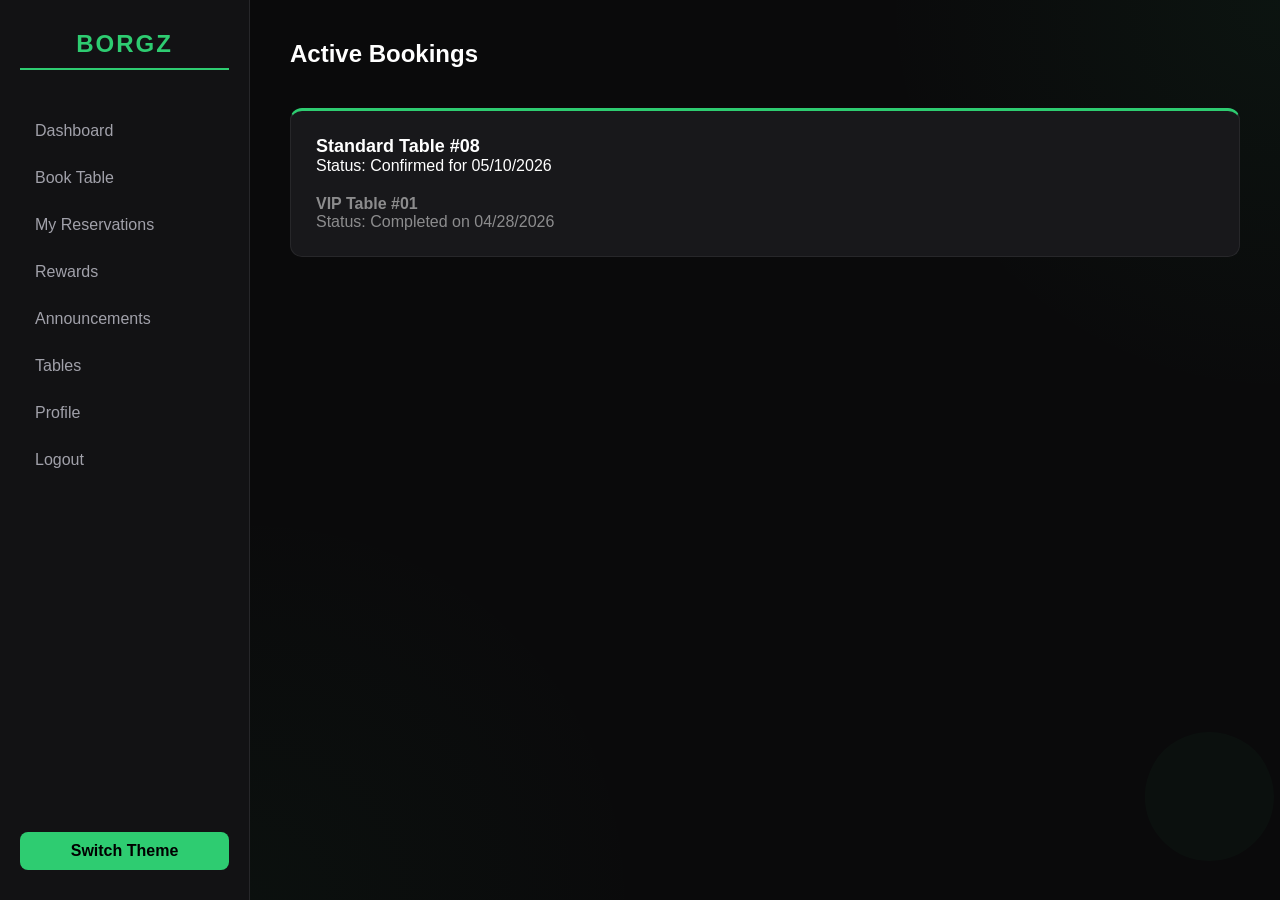
==== FINALS - BILLIARDS RESERVATION ++/reservations.html @ 46a9cbbb "Add files via upload" ====
<!DOCTYPE html>
<html lang="en">
<head>
    <meta charset="UTF-8">
    <title>My Reservations - Borgz</title>
    <link rel="stylesheet" href="style.css">
</head>
<body>
    <input type="checkbox" id="theme-toggle">
    <div class="sidebar">
        <h2>BORGZ</h2>
        <ul>
    <li><a href="genview.html">Dashboard</a></li>
    <li><a href="book-table.html">Book Table</a></li>
    <li><a href="reservations.html">My Reservations</a></li>
    <li><a href="rewards.html">Rewards</a></li>
    <li><a href="announcements.html">Announcements</a></li>
    <li><a href="tables.html">Tables</a></li>
    <li><a href="profile.html">Profile</a></li>
    <li><a href="logout.html">Logout</a></li>
</ul>
        <label for="theme-toggle" class="theme-label">Switch Theme</label>
    </div>
    <div class="main">
        <div class="header">
            <h2>Active Bookings</h2>
        </div>
        <div class="panel">
            <div class="announcement">
                <strong style="font-size: 18px;">Standard Table #08</strong>
                <p>Status: Confirmed for 05/10/2026</p>
            </div>
            <div class="announcement" style="opacity: 0.5; margin-top: 20px;">
                <strong>VIP Table #01</strong>
                <p>Status: Completed on 04/28/2026</p>
            </div>
        </div>
    </div>
</body>
</html>
---- FINALS - BILLIARDS RESERVATION ++/style.css ----
:root {
  --bg-main: #0a0a0b;
  --sidebar-bg: #121214;
  --panel-bg: #18181b;
  --accent-green: #2ecc71;
  --accent-hover: #27ae60;
  --text-main: #ffffff;
  --text-muted: #a1a1aa;
  --border-color: #27272a;
}

#theme-toggle:checked ~ .sidebar {
  --sidebar-bg: #ffffff;
  --text-muted: #666666;
  --border-color: #dddddd;
}

#theme-toggle:checked ~ .main {
  --bg-main: #f4f6f9;
  --panel-bg: #ffffff;
  --text-main: #1a1a2e;
  --text-muted: #666666;
  --border-color: #dddddd;
}

#theme-toggle { display: none; }

* {
  margin: 0;
  padding: 0;
  box-sizing: border-box;
  font-family: 'Segoe UI', sans-serif;
  transition: background 0.3s ease, color 0.3s ease;
}

body {
  display: flex;
  background-color: var(--bg-main);
  min-height: 100vh;
}

.sidebar {
  width: 250px;
  background: var(--sidebar-bg);
  border-right: 1px solid var(--border-color);
  padding: 30px 20px;
  display: flex;
  flex-direction: column;
}

.sidebar h2 {
  color: var(--accent-green);
  text-align: center;
  letter-spacing: 2px;
  margin-bottom: 40px;
  border-bottom: 2px solid var(--accent-green);
  padding-bottom: 10px;
}

.sidebar ul { list-style: none; flex-grow: 1; }

.sidebar li {
  padding: 12px 15px;
  margin-bottom: 5px;
  border-radius: 8px;
}

.sidebar li a {
  text-decoration: none;
  color: var(--text-muted);
  display: block;
}

.sidebar li:hover, .sidebar li.active {
  background: rgba(46, 204, 113, 0.1);
}

.sidebar li.active a { color: var(--accent-green); font-weight: bold; }

.main { 
  flex: 1; 
  padding: 40px; 
  background-color: var(--bg-main); 
  background-image: 
    radial-gradient(circle at top right, rgba(46, 204, 113, 0.05), transparent 400px),
    radial-gradient(circle at bottom left, rgba(46, 204, 113, 0.03), transparent 400px);
  color: var(--text-main); 
  position: relative;
  overflow-x: hidden;
}

.main::before {
  content: '●';
  position: absolute;
  bottom: -50px;
  right: -20px;
  font-size: 300px;
  color: var(--accent-green);
  opacity: 0.03;
  pointer-events: none;
}

.header {
  display: flex;
  justify-content: space-between;
  align-items: center;
  margin-bottom: 40px;
}

.profile-container { position: relative; }

.profile-dropdown {
  display: none;
  position: absolute;
  right: 0;
  background: var(--panel-bg);
  min-width: 180px;
  border: 1px solid var(--border-color);
  border-radius: 8px;
  box-shadow: 0 8px 16px rgba(0,0,0,0.3);
  z-index: 100;
}

.profile-dropdown a {
  padding: 12px 16px;
  color: var(--text-main);
  text-decoration: none;
  display: block;
  font-size: 14px;
}

.profile-dropdown a:hover { background: var(--bg-main); color: var(--accent-green); }

.profile-container:hover .profile-dropdown { display: block; }

.cards {
  display: grid;
  grid-template-columns: repeat(4, 1fr);
  gap: 20px;
  margin-bottom: 30px;
}

.card {
  background: var(--panel-bg);
  padding: 20px;
  border-radius: 12px;
  border: 1px solid var(--border-color);
}

.card h3 { font-size: 11px; text-transform: uppercase; color: var(--text-muted); margin-bottom: 8px; }
.card p { font-size: 24px; font-weight: bold; color: var(--accent-green); }

.panel {
  background: var(--panel-bg);
  padding: 25px;
  border-radius: 12px;
  border: 1px solid var(--border-color);
  border-top: 3px solid var(--accent-green);
  position: relative;
}

.button {
  background: var(--accent-green);
  color: #000;
  border: none;
  padding: 12px 20px;
  border-radius: 6px;
  font-weight: bold;
  cursor: pointer;
  margin-top: 20px;
}

.theme-label {
  text-align: center;
  padding: 10px;
  background: var(--accent-green);
  color: #000;
  border-radius: 8px;
  font-weight: bold;
  cursor: pointer;
  margin-top: 20px;
}
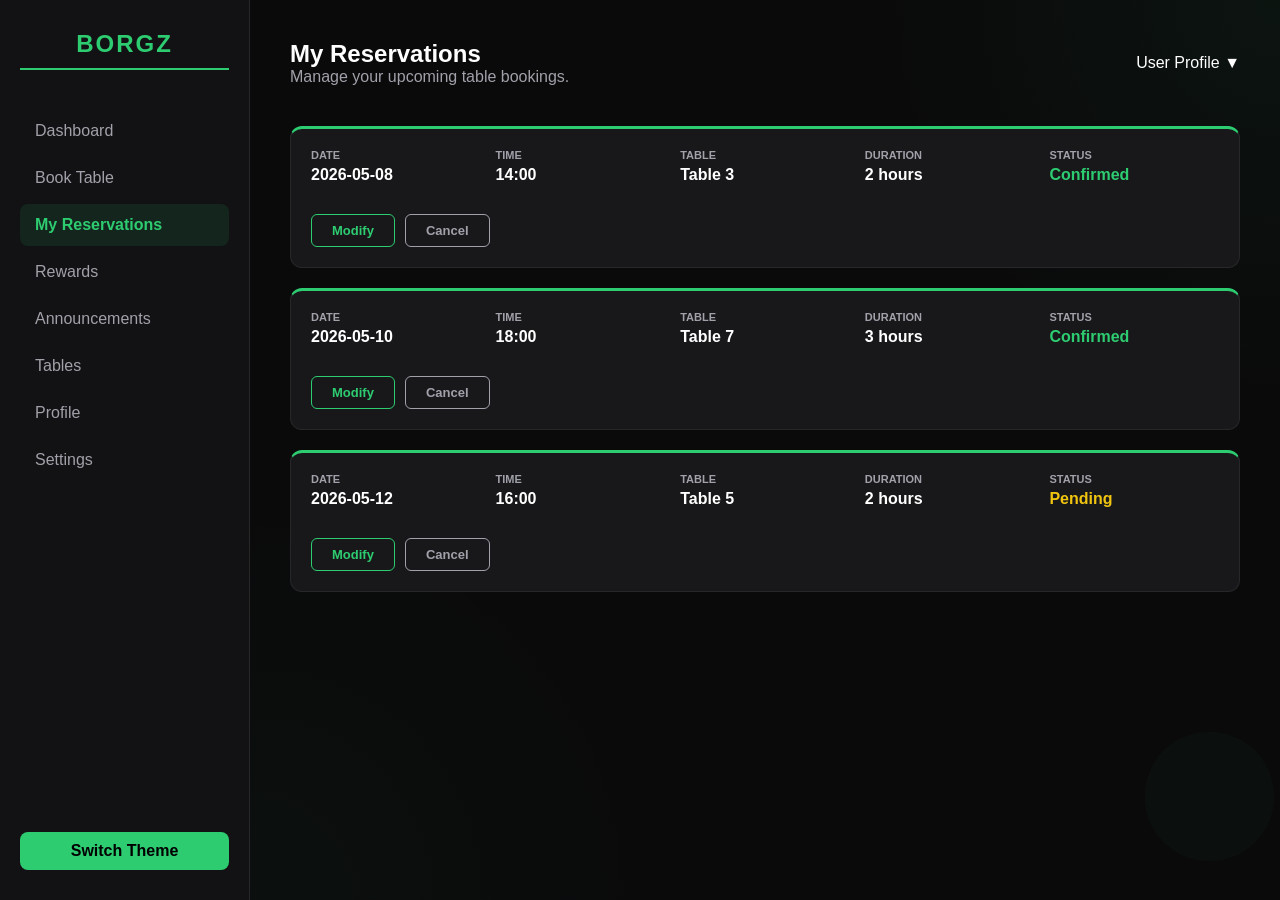
==== commit 26f4491f: "reservations.html" ====
--- a/FINALS - BILLIARDS RESERVATION ++/reservations.html
+++ b/FINALS - BILLIARDS RESERVATION ++/reservations.html
@@ -4,37 +4,132 @@
     <meta charset="UTF-8">
     <title>My Reservations - Borgz</title>
     <link rel="stylesheet" href="style.css">
+    <style>
+        .res-card {
+            background: var(--panel-bg);
+            border: 1px solid var(--border-color);
+            border-top: 3px solid var(--accent-green);
+            border-radius: 12px;
+            padding: 20px;
+            margin-bottom: 20px;
+            display: grid;
+            grid-template-columns: repeat(5, 1fr);
+            gap: 15px;
+            position: relative;
+        }
+
+        .res-info h4 {
+            font-size: 11px;
+            text-transform: uppercase;
+            color: var(--text-muted);
+            margin-bottom: 5px;
+        }
+
+        .res-info p {
+            font-size: 16px;
+            font-weight: bold;
+            color: var(--text-main);
+        }
+
+        .res-actions {
+            grid-column: span 5;
+            display: flex;
+            gap: 10px;
+            margin-top: 15px;
+        }
+
+        .btn-outline {
+            background: transparent;
+            border: 1px solid var(--accent-green);
+            color: var(--accent-green);
+            padding: 8px 20px;
+            border-radius: 6px;
+            cursor: pointer;
+            font-weight: bold;
+            font-size: 13px;
+            transition: 0.3s;
+        }
+
+        .btn-outline:hover {
+            background: var(--accent-green);
+            color: #000;
+        }
+
+        .status-confirmed { color: var(--accent-green) !important; }
+        .status-pending { color: #f1c40f !important; }
+    </style>
 </head>
 <body>
     <input type="checkbox" id="theme-toggle">
     <div class="sidebar">
         <h2>BORGZ</h2>
         <ul>
-    <li><a href="genview.html">Dashboard</a></li>
-    <li><a href="book-table.html">Book Table</a></li>
-    <li><a href="reservations.html">My Reservations</a></li>
-    <li><a href="rewards.html">Rewards</a></li>
-    <li><a href="announcements.html">Announcements</a></li>
-    <li><a href="tables.html">Tables</a></li>
-    <li><a href="profile.html">Profile</a></li>
-    <li><a href="logout.html">Logout</a></li>
-</ul>
+            <li><a href="genview.html">Dashboard</a></li>
+            <li><a href="book-table.html">Book Table</a></li>
+            <li class="active"><a href="reservations.html">My Reservations</a></li>
+            <li><a href="rewards.html">Rewards</a></li>
+            <li><a href="announcements.html">Announcements</a></li>
+            <li><a href="tables.html">Tables</a></li>
+            <li><a href="profile.html">Profile</a></li>
+            <li><a href="settings.html">Settings</a></li>
+        </ul>
         <label for="theme-toggle" class="theme-label">Switch Theme</label>
     </div>
+
     <div class="main">
         <div class="header">
-            <h2>Active Bookings</h2>
+            <div>
+                <h2 style="font-size: 24px;">My Reservations</h2>
+                <p style="color: var(--text-muted);">Manage your upcoming table bookings.</p>
+            </div>
+            <div class="profile-container">
+                <span style="cursor: pointer;">User Profile ▼</span>
+                <div class="profile-dropdown">
+                    <a href="profile.html">My Profile</a>
+                    <a href="admin.html">Admin View</a>
+                    <a href="index.html" style="color: #e74c3c; border-top: 1px solid var(--border-color);">Logout</a>
+                </div>
+            </div>
         </div>
-        <div class="panel">
-            <div class="announcement">
-                <strong style="font-size: 18px;">Standard Table #08</strong>
-                <p>Status: Confirmed for 05/10/2026</p>
+
+        <!-- Reservation 1 -->
+        <div class="res-card">
+            <div class="res-info"><h4>Date</h4><p>2026-05-08</p></div>
+            <div class="res-info"><h4>Time</h4><p>14:00</p></div>
+            <div class="res-info"><h4>Table</h4><p>Table 3</p></div>
+            <div class="res-info"><h4>Duration</h4><p>2 hours</p></div>
+            <div class="res-info"><h4>Status</h4><p class="status-confirmed">Confirmed</p></div>
+            <div class="res-actions">
+                <button class="btn-outline">Modify</button>
+                <button class="btn-outline" style="border-color: var(--text-muted); color: var(--text-muted);">Cancel</button>
             </div>
-            <div class="announcement" style="opacity: 0.5; margin-top: 20px;">
-                <strong>VIP Table #01</strong>
-                <p>Status: Completed on 04/28/2026</p>
+        </div>
+
+        <!-- Reservation 2 -->
+        <div class="res-card">
+            <div class="res-info"><h4>Date</h4><p>2026-05-10</p></div>
+            <div class="res-info"><h4>Time</h4><p>18:00</p></div>
+            <div class="res-info"><h4>Table</h4><p>Table 7</p></div>
+            <div class="res-info"><h4>Duration</h4><p>3 hours</p></div>
+            <div class="res-info"><h4>Status</h4><p class="status-confirmed">Confirmed</p></div>
+            <div class="res-actions">
+                <button class="btn-outline">Modify</button>
+                <button class="btn-outline" style="border-color: var(--text-muted); color: var(--text-muted);">Cancel</button>
+            </div>
+        </div>
+
+        <!-- Reservation 3 -->
+        <div class="res-card">
+            <div class="res-info"><h4>Date</h4><p>2026-05-12</p></div>
+            <div class="res-info"><h4>Time</h4><p>16:00</p></div>
+            <div class="res-info"><h4>Table</h4><p>Table 5</p></div>
+            <div class="res-info"><h4>Duration</h4><p>2 hours</p></div>
+            <div class="res-info"><h4>Status</h4><p class="status-pending">Pending</p></div>
+            <div class="res-actions">
+                <button class="btn-outline">Modify</button>
+                <button class="btn-outline" style="border-color: var(--text-muted); color: var(--text-muted);">Cancel</button>
             </div>
         </div>
     </div>
 </body>
-</html>+</html>
